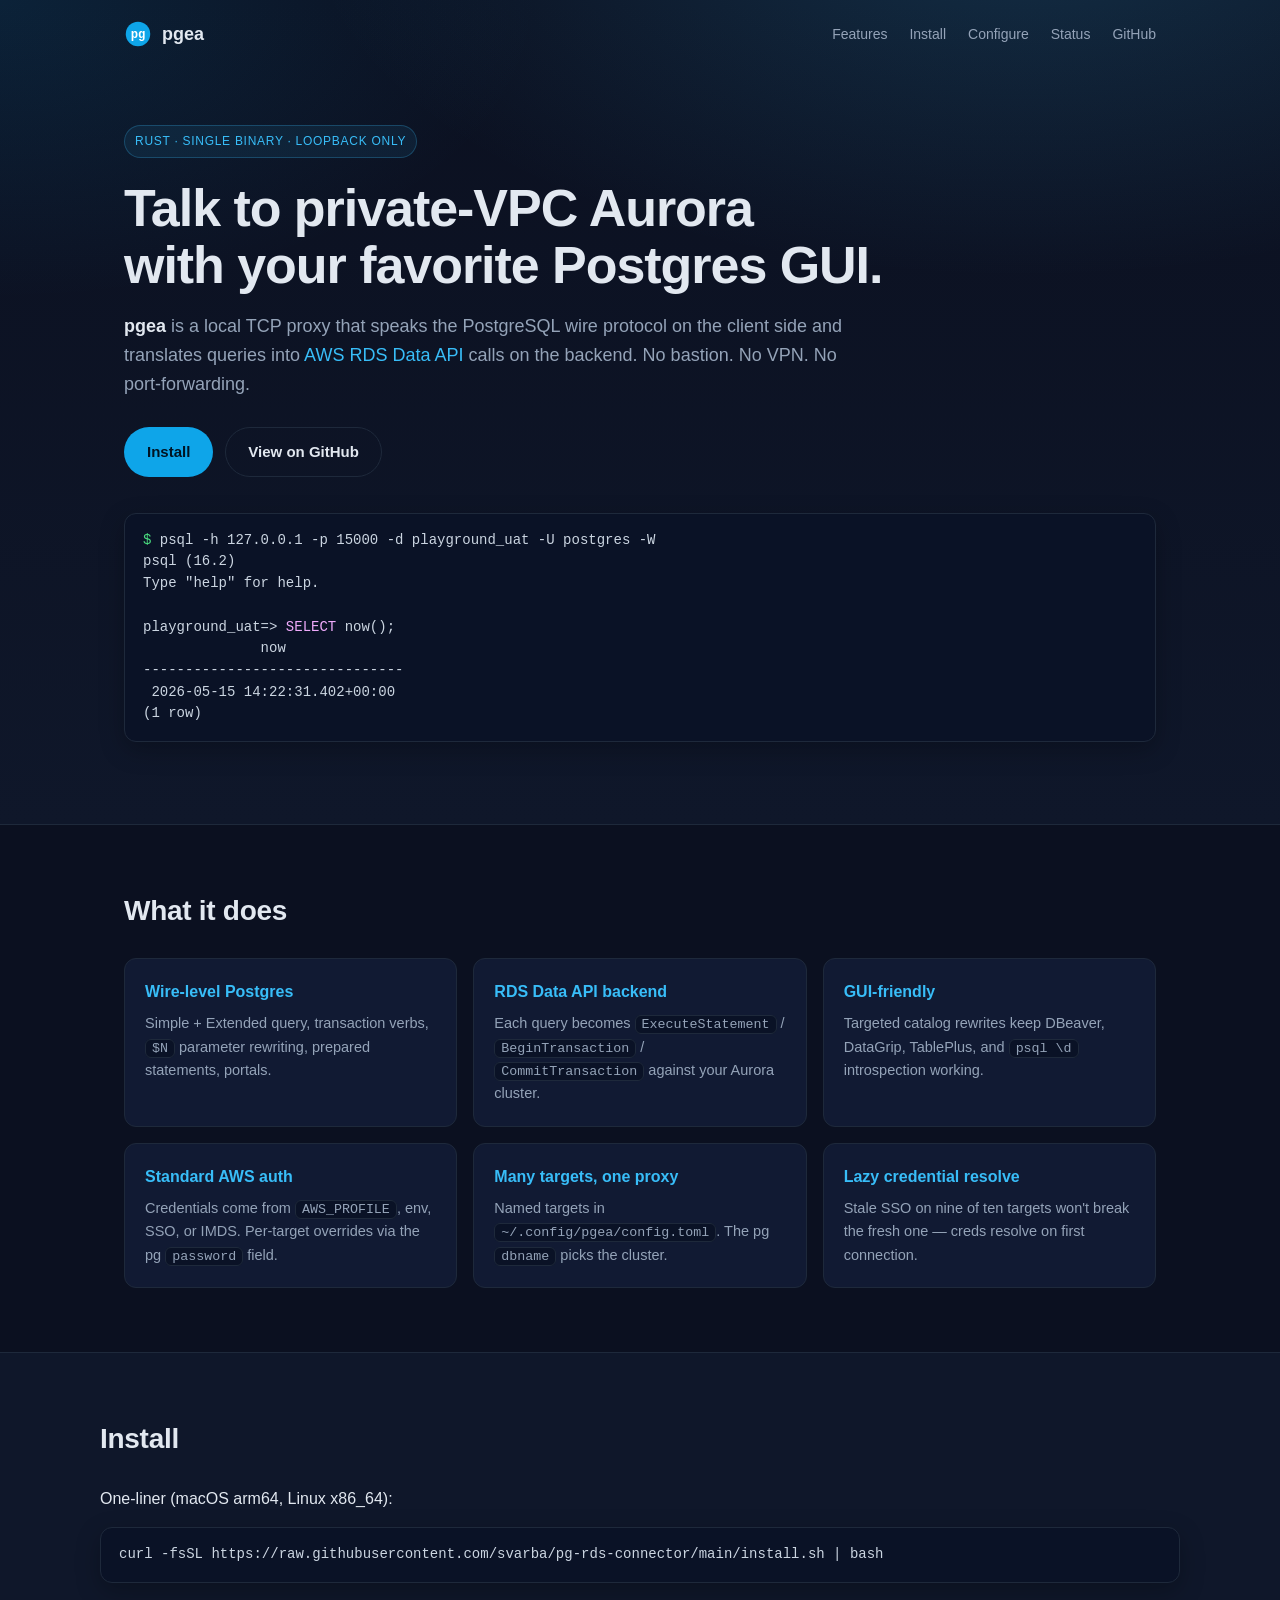
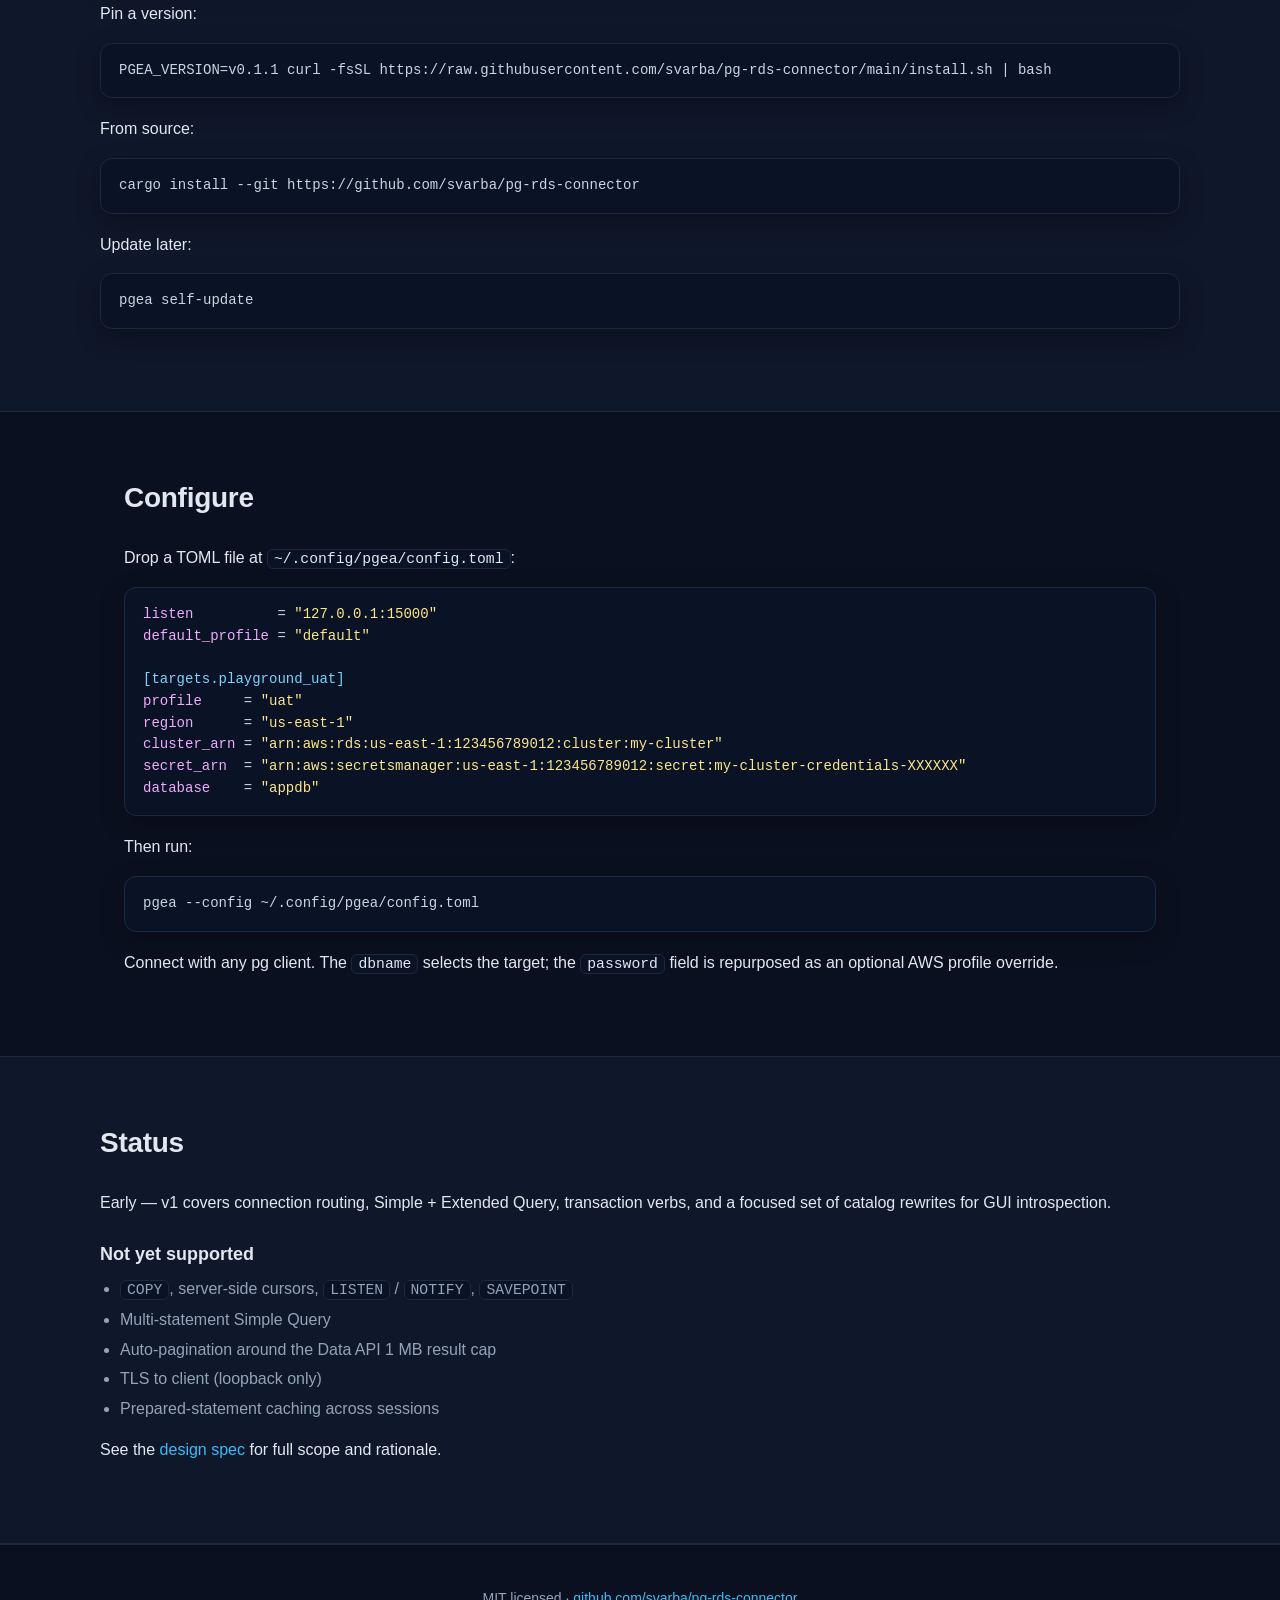
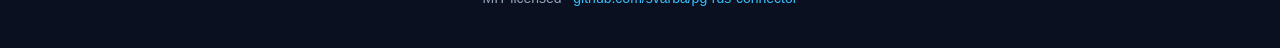
==== docs/site/index.html @ 08ed0a14 "docs(site): add GitHub Pages landing site + deploy workflow - docs/site/: static landing page (hero," ====
<!DOCTYPE html>
<html lang="en">
<head>
  <meta charset="UTF-8" />
  <meta name="viewport" content="width=device-width, initial-scale=1.0" />
  <title>pgea — PostgreSQL wire proxy for AWS RDS Data API</title>
  <meta name="description" content="Local TCP proxy that lets ordinary PostgreSQL GUIs talk to private-VPC Aurora clusters via the AWS RDS Data API." />
  <meta property="og:title" content="pgea — Postgres wire proxy for RDS Data API" />
  <meta property="og:description" content="Use DBeaver, DataGrip, TablePlus, or psql against private-VPC Aurora — no bastion, no VPN." />
  <meta property="og:type" content="website" />
  <link rel="icon" href="favicon.svg" type="image/svg+xml" />
  <link rel="stylesheet" href="style.css" />
</head>
<body>
  <header class="hero">
    <nav class="nav">
      <a class="brand" href="#top">
        <svg width="28" height="28" viewBox="0 0 32 32" aria-hidden="true">
          <circle cx="16" cy="16" r="14" fill="#0ea5e9" />
          <text x="16" y="21" text-anchor="middle" font-family="ui-monospace,monospace" font-size="14" font-weight="700" fill="#fff">pg</text>
        </svg>
        <span>pgea</span>
      </a>
      <div class="nav-links">
        <a href="#features">Features</a>
        <a href="#install">Install</a>
        <a href="#configure">Configure</a>
        <a href="#status">Status</a>
        <a href="https://github.com/svarba/pg-rds-connector" target="_blank" rel="noopener">GitHub</a>
      </div>
    </nav>

    <div class="hero-inner" id="top">
      <span class="badge">Rust · single binary · loopback only</span>
      <h1>Talk to private-VPC Aurora<br/>with your favorite Postgres GUI.</h1>
      <p class="lede">
        <strong>pgea</strong> is a local TCP proxy that speaks the PostgreSQL wire protocol
        on the client side and translates queries into <a href="https://docs.aws.amazon.com/rdsdataservice/latest/APIReference/Welcome.html" target="_blank" rel="noopener">AWS RDS Data API</a> calls on the backend.
        No bastion. No VPN. No port-forwarding.
      </p>
      <div class="cta">
        <a class="btn primary" href="#install">Install</a>
        <a class="btn ghost" href="https://github.com/svarba/pg-rds-connector" target="_blank" rel="noopener">View on GitHub</a>
      </div>

      <pre class="codeblock"><code><span class="prompt">$</span> psql -h 127.0.0.1 -p 15000 -d playground_uat -U postgres -W
psql (16.2)
Type "help" for help.

playground_uat=&gt; <span class="kw">SELECT</span> now();
              now
-------------------------------
 2026-05-15 14:22:31.402+00:00
(1 row)</code></pre>
    </div>
  </header>

  <main>
    <section id="features" class="section">
      <h2>What it does</h2>
      <div class="grid">
        <div class="card">
          <h3>Wire-level Postgres</h3>
          <p>Simple + Extended query, transaction verbs, <code>$N</code> parameter rewriting, prepared statements, portals.</p>
        </div>
        <div class="card">
          <h3>RDS Data API backend</h3>
          <p>Each query becomes <code>ExecuteStatement</code> / <code>BeginTransaction</code> / <code>CommitTransaction</code> against your Aurora cluster.</p>
        </div>
        <div class="card">
          <h3>GUI-friendly</h3>
          <p>Targeted catalog rewrites keep DBeaver, DataGrip, TablePlus, and <code>psql \d</code> introspection working.</p>
        </div>
        <div class="card">
          <h3>Standard AWS auth</h3>
          <p>Credentials come from <code>AWS_PROFILE</code>, env, SSO, or IMDS. Per-target overrides via the pg <code>password</code> field.</p>
        </div>
        <div class="card">
          <h3>Many targets, one proxy</h3>
          <p>Named targets in <code>~/.config/pgea/config.toml</code>. The pg <code>dbname</code> picks the cluster.</p>
        </div>
        <div class="card">
          <h3>Lazy credential resolve</h3>
          <p>Stale SSO on nine of ten targets won't break the fresh one — creds resolve on first connection.</p>
        </div>
      </div>
    </section>

    <section id="install" class="section alt">
      <h2>Install</h2>
      <p>One-liner (macOS arm64, Linux x86_64):</p>
      <pre class="codeblock"><code>curl -fsSL https://raw.githubusercontent.com/svarba/pg-rds-connector/main/install.sh | bash</code></pre>

      <p>Pin a version:</p>
      <pre class="codeblock"><code>PGEA_VERSION=v0.1.1 curl -fsSL https://raw.githubusercontent.com/svarba/pg-rds-connector/main/install.sh | bash</code></pre>

      <p>From source:</p>
      <pre class="codeblock"><code>cargo install --git https://github.com/svarba/pg-rds-connector</code></pre>

      <p>Update later:</p>
      <pre class="codeblock"><code>pgea self-update</code></pre>
    </section>

    <section id="configure" class="section">
      <h2>Configure</h2>
      <p>Drop a TOML file at <code>~/.config/pgea/config.toml</code>:</p>
      <pre class="codeblock"><code><span class="kw">listen</span>          = <span class="str">"127.0.0.1:15000"</span>
<span class="kw">default_profile</span> = <span class="str">"default"</span>

<span class="sect">[targets.playground_uat]</span>
<span class="kw">profile</span>     = <span class="str">"uat"</span>
<span class="kw">region</span>      = <span class="str">"us-east-1"</span>
<span class="kw">cluster_arn</span> = <span class="str">"arn:aws:rds:us-east-1:123456789012:cluster:my-cluster"</span>
<span class="kw">secret_arn</span>  = <span class="str">"arn:aws:secretsmanager:us-east-1:123456789012:secret:my-cluster-credentials-XXXXXX"</span>
<span class="kw">database</span>    = <span class="str">"appdb"</span></code></pre>

      <p>Then run:</p>
      <pre class="codeblock"><code>pgea --config ~/.config/pgea/config.toml</code></pre>

      <p>Connect with any pg client. The <code>dbname</code> selects the target; the <code>password</code> field is repurposed as an optional AWS profile override.</p>
    </section>

    <section id="status" class="section alt">
      <h2>Status</h2>
      <p>Early — v1 covers connection routing, Simple + Extended Query, transaction verbs, and a focused set of catalog rewrites for GUI introspection.</p>
      <h3>Not yet supported</h3>
      <ul class="bullets">
        <li><code>COPY</code>, server-side cursors, <code>LISTEN</code> / <code>NOTIFY</code>, <code>SAVEPOINT</code></li>
        <li>Multi-statement Simple Query</li>
        <li>Auto-pagination around the Data API 1 MB result cap</li>
        <li>TLS to client (loopback only)</li>
        <li>Prepared-statement caching across sessions</li>
      </ul>
      <p>See the <a href="https://github.com/svarba/pg-rds-connector/blob/main/docs/superpowers/specs/2026-05-14-pg-rds-connector-design.md" target="_blank" rel="noopener">design spec</a> for full scope and rationale.</p>
    </section>
  </main>

  <footer class="footer">
    <p>MIT licensed · <a href="https://github.com/svarba/pg-rds-connector" target="_blank" rel="noopener">github.com/svarba/pg-rds-connector</a></p>
  </footer>
</body>
</html>
---- docs/site/style.css ----
:root {
  --bg: #0b1020;
  --bg-alt: #0f172a;
  --panel: #111a33;
  --panel-2: #0d1530;
  --fg: #e2e8f0;
  --muted: #94a3b8;
  --accent: #38bdf8;
  --accent-2: #0ea5e9;
  --border: #1e293b;
  --code-bg: #0a1226;
  --kw: #f0abfc;
  --str: #fde68a;
  --sect: #7dd3fc;
  --prompt: #4ade80;
  --radius: 12px;
  --maxw: 1080px;
}

* { box-sizing: border-box; }

html, body {
  margin: 0;
  padding: 0;
  background: var(--bg);
  color: var(--fg);
  font-family: -apple-system, BlinkMacSystemFont, "Segoe UI", Roboto, Helvetica,
    Arial, sans-serif;
  line-height: 1.6;
  -webkit-font-smoothing: antialiased;
}

a { color: var(--accent); text-decoration: none; }
a:hover { text-decoration: underline; }

code, pre {
  font-family: ui-monospace, SFMono-Regular, Menlo, Consolas, monospace;
}

p code, li code {
  background: var(--code-bg);
  border: 1px solid var(--border);
  padding: 1px 6px;
  border-radius: 6px;
  font-size: 0.92em;
}

/* Hero */

.hero {
  background:
    radial-gradient(1200px 600px at 80% -10%, rgba(56, 189, 248, 0.18), transparent 60%),
    radial-gradient(900px 500px at 0% 0%, rgba(14, 165, 233, 0.12), transparent 60%),
    linear-gradient(180deg, var(--bg) 0%, var(--bg-alt) 100%);
  border-bottom: 1px solid var(--border);
  padding-bottom: 64px;
}

.nav {
  max-width: var(--maxw);
  margin: 0 auto;
  padding: 20px 24px;
  display: flex;
  align-items: center;
  justify-content: space-between;
  gap: 16px;
}

.brand {
  display: inline-flex;
  align-items: center;
  gap: 10px;
  font-weight: 700;
  font-size: 18px;
  color: var(--fg);
}
.brand:hover { text-decoration: none; }

.nav-links {
  display: flex;
  gap: 22px;
  flex-wrap: wrap;
}

.nav-links a {
  color: var(--muted);
  font-size: 14px;
}
.nav-links a:hover { color: var(--fg); text-decoration: none; }

.hero-inner {
  max-width: var(--maxw);
  margin: 0 auto;
  padding: 56px 24px 0;
  text-align: left;
}

.badge {
  display: inline-block;
  font-size: 12px;
  letter-spacing: 0.06em;
  text-transform: uppercase;
  color: var(--accent);
  background: rgba(56, 189, 248, 0.08);
  border: 1px solid rgba(56, 189, 248, 0.25);
  padding: 6px 10px;
  border-radius: 999px;
  margin-bottom: 22px;
}

.hero h1 {
  font-size: clamp(32px, 5vw, 52px);
  line-height: 1.1;
  margin: 0 0 18px;
  letter-spacing: -0.02em;
}

.lede {
  font-size: 18px;
  color: var(--muted);
  max-width: 720px;
  margin: 0 0 28px;
}
.lede strong { color: var(--fg); }

.cta {
  display: flex;
  gap: 12px;
  flex-wrap: wrap;
  margin-bottom: 36px;
}

.btn {
  display: inline-block;
  padding: 12px 22px;
  border-radius: 999px;
  font-weight: 600;
  font-size: 15px;
  border: 1px solid transparent;
  transition: transform 0.05s ease, background 0.15s ease, border-color 0.15s ease;
}
.btn:hover { text-decoration: none; transform: translateY(-1px); }
.btn.primary { background: var(--accent-2); color: #001423; }
.btn.primary:hover { background: var(--accent); }
.btn.ghost {
  background: transparent;
  color: var(--fg);
  border-color: var(--border);
}
.btn.ghost:hover { border-color: var(--accent); color: var(--accent); }

/* Code blocks */

.codeblock {
  background: var(--code-bg);
  border: 1px solid var(--border);
  border-radius: var(--radius);
  padding: 16px 18px;
  overflow-x: auto;
  font-size: 14px;
  line-height: 1.55;
  margin: 14px 0 18px;
  box-shadow: 0 8px 24px rgba(0, 0, 0, 0.25);
}
.codeblock code { color: #cbd5e1; white-space: pre; }
.codeblock .prompt { color: var(--prompt); user-select: none; }
.codeblock .kw     { color: var(--kw); }
.codeblock .str    { color: var(--str); }
.codeblock .sect   { color: var(--sect); }

/* Sections */

main { padding: 0; }

.section {
  max-width: var(--maxw);
  margin: 0 auto;
  padding: 64px 24px;
}
.section.alt {
  max-width: 100%;
  margin: 0;
  padding: 64px 24px;
  background: var(--bg-alt);
  border-top: 1px solid var(--border);
  border-bottom: 1px solid var(--border);
}
.section.alt > * { max-width: var(--maxw); margin-left: auto; margin-right: auto; }

.section h2 {
  font-size: 28px;
  margin: 0 0 24px;
  letter-spacing: -0.01em;
}
.section h3 {
  font-size: 18px;
  margin: 24px 0 8px;
}

/* Feature grid */

.grid {
  display: grid;
  grid-template-columns: repeat(auto-fit, minmax(260px, 1fr));
  gap: 16px;
}

.card {
  background: var(--panel);
  border: 1px solid var(--border);
  border-radius: var(--radius);
  padding: 20px;
  transition: border-color 0.15s ease, transform 0.05s ease;
}
.card:hover { border-color: var(--accent); transform: translateY(-2px); }
.card h3 { margin: 0 0 8px; font-size: 16px; color: var(--accent); }
.card p { margin: 0; color: var(--muted); font-size: 14.5px; }

.bullets {
  margin: 8px 0 0;
  padding-left: 20px;
  color: var(--muted);
}
.bullets li { margin: 4px 0; }

/* Footer */

.footer {
  border-top: 1px solid var(--border);
  padding: 28px 24px;
  text-align: center;
  color: var(--muted);
  font-size: 14px;
}

@media (max-width: 600px) {
  .nav-links { display: none; }
  .hero-inner { padding-top: 32px; }
  .section, .section.alt { padding: 44px 20px; }
}
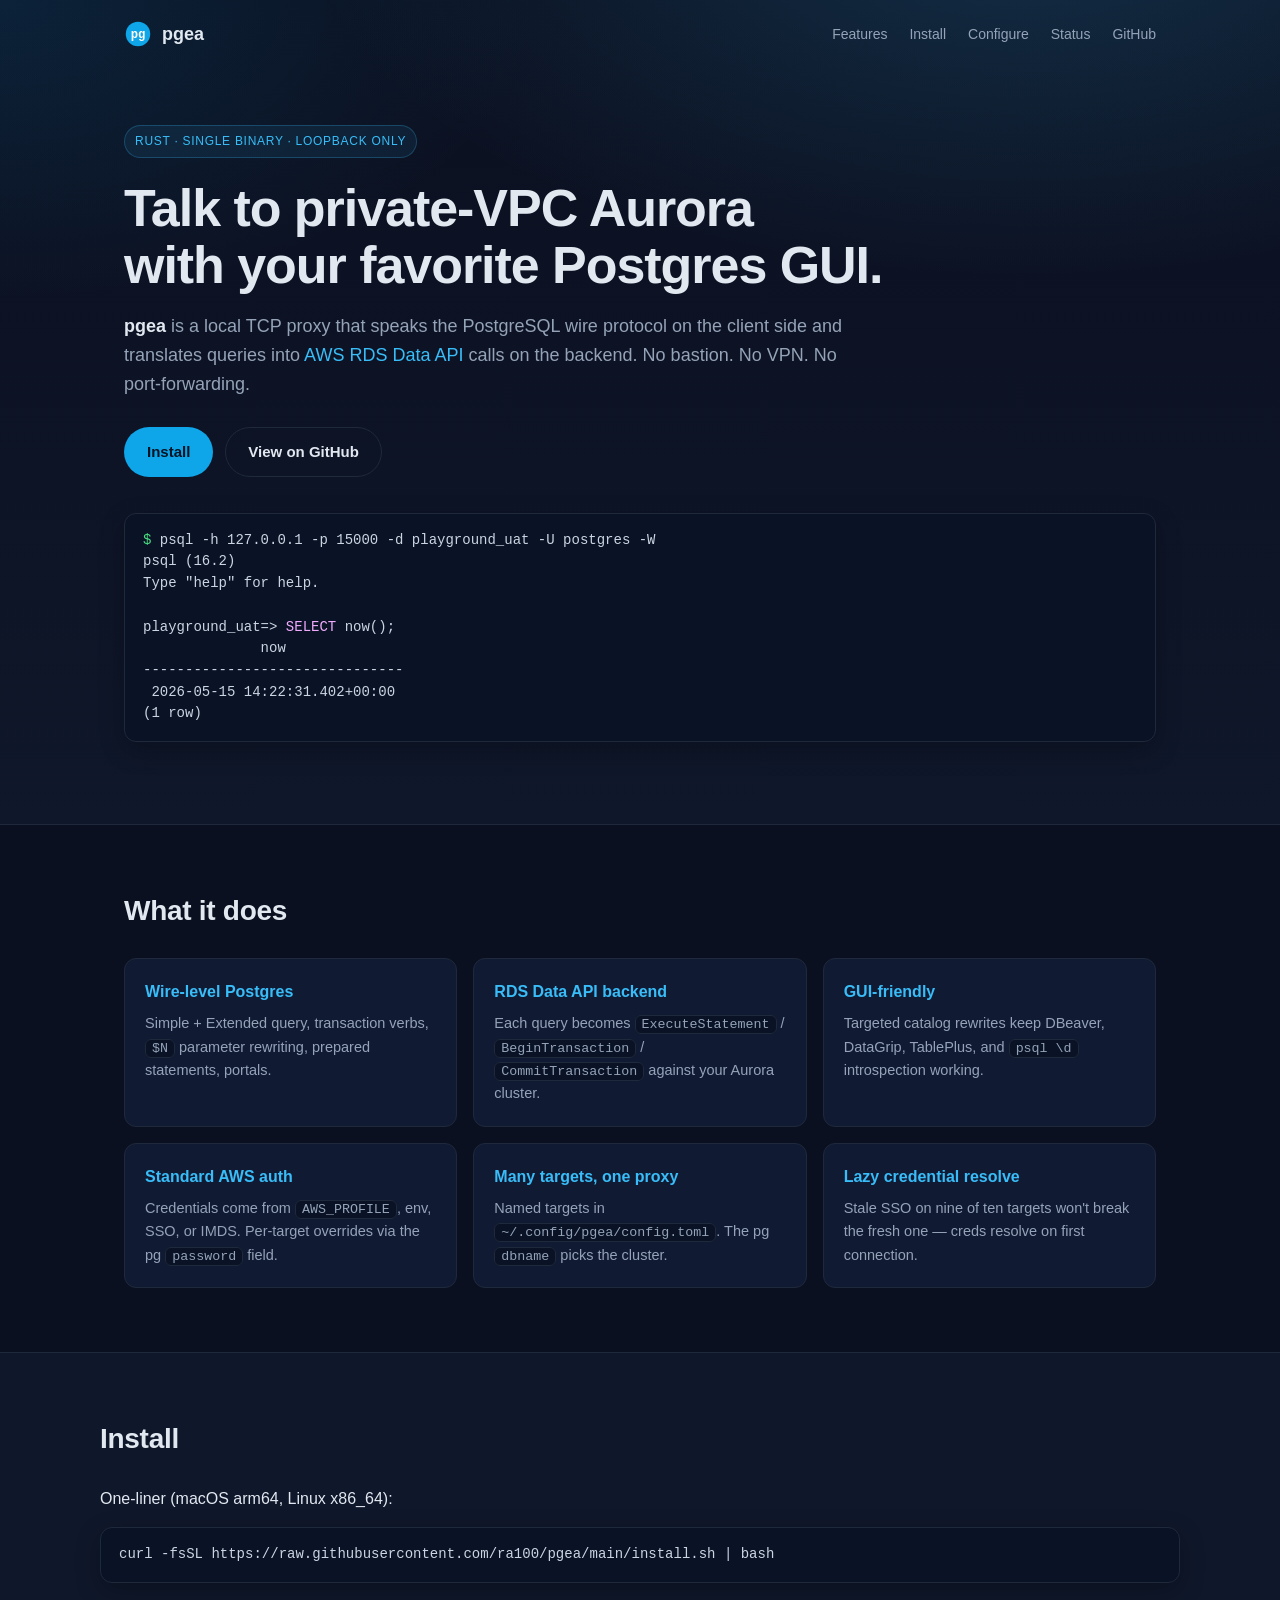
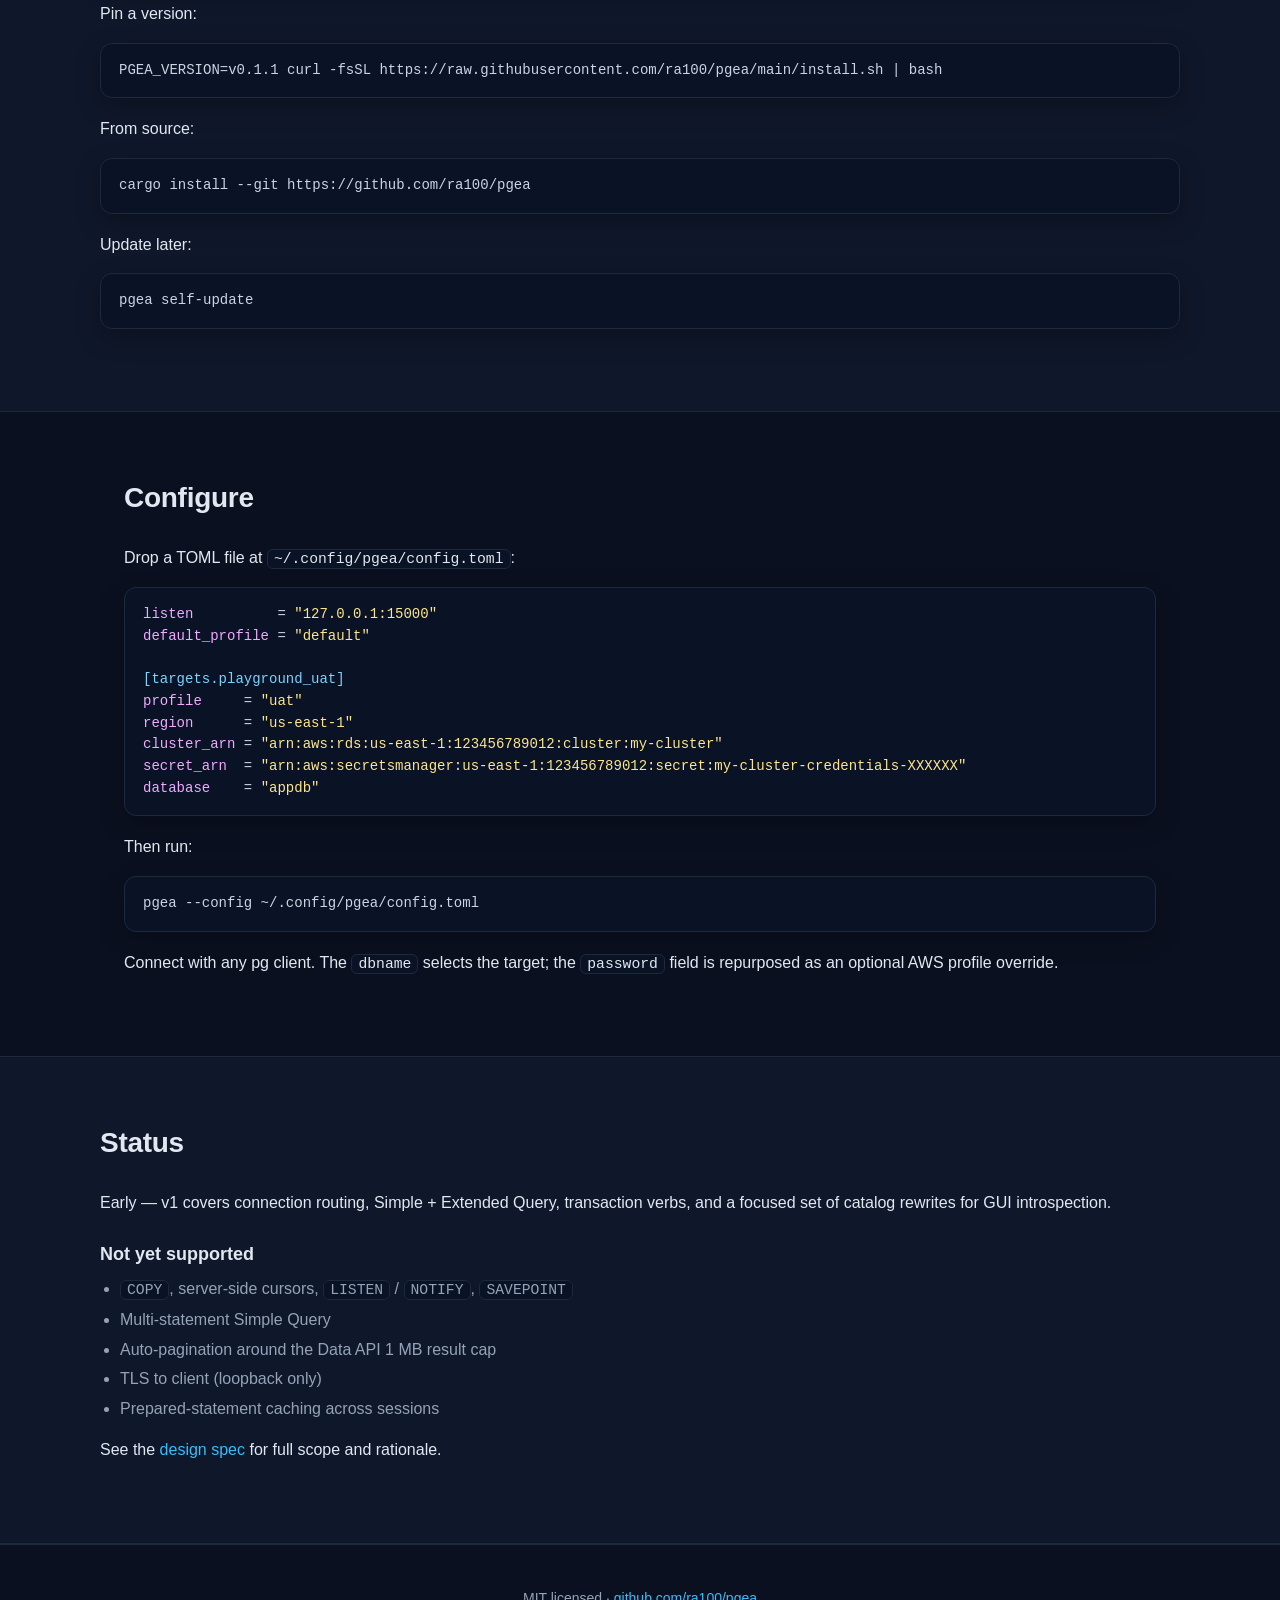
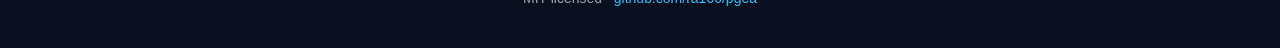
==== commit 6cfa743f: "docs(site): correct repo URLs to ra100/pgea" ====
--- a/docs/site/index.html
+++ b/docs/site/index.html
@@ -26,7 +26,7 @@
         <a href="#install">Install</a>
         <a href="#configure">Configure</a>
         <a href="#status">Status</a>
-        <a href="https://github.com/svarba/pg-rds-connector" target="_blank" rel="noopener">GitHub</a>
+        <a href="https://github.com/ra100/pgea" target="_blank" rel="noopener">GitHub</a>
       </div>
     </nav>
 
@@ -40,7 +40,7 @@
       </p>
       <div class="cta">
         <a class="btn primary" href="#install">Install</a>
-        <a class="btn ghost" href="https://github.com/svarba/pg-rds-connector" target="_blank" rel="noopener">View on GitHub</a>
+        <a class="btn ghost" href="https://github.com/ra100/pgea" target="_blank" rel="noopener">View on GitHub</a>
       </div>
 
       <pre class="codeblock"><code><span class="prompt">$</span> psql -h 127.0.0.1 -p 15000 -d playground_uat -U postgres -W
@@ -89,13 +89,13 @@
     <section id="install" class="section alt">
       <h2>Install</h2>
       <p>One-liner (macOS arm64, Linux x86_64):</p>
-      <pre class="codeblock"><code>curl -fsSL https://raw.githubusercontent.com/svarba/pg-rds-connector/main/install.sh | bash</code></pre>
+      <pre class="codeblock"><code>curl -fsSL https://raw.githubusercontent.com/ra100/pgea/main/install.sh | bash</code></pre>
 
       <p>Pin a version:</p>
-      <pre class="codeblock"><code>PGEA_VERSION=v0.1.1 curl -fsSL https://raw.githubusercontent.com/svarba/pg-rds-connector/main/install.sh | bash</code></pre>
+      <pre class="codeblock"><code>PGEA_VERSION=v0.1.1 curl -fsSL https://raw.githubusercontent.com/ra100/pgea/main/install.sh | bash</code></pre>
 
       <p>From source:</p>
-      <pre class="codeblock"><code>cargo install --git https://github.com/svarba/pg-rds-connector</code></pre>
+      <pre class="codeblock"><code>cargo install --git https://github.com/ra100/pgea</code></pre>
 
       <p>Update later:</p>
       <pre class="codeblock"><code>pgea self-update</code></pre>
@@ -131,12 +131,12 @@
         <li>TLS to client (loopback only)</li>
         <li>Prepared-statement caching across sessions</li>
       </ul>
-      <p>See the <a href="https://github.com/svarba/pg-rds-connector/blob/main/docs/superpowers/specs/2026-05-14-pg-rds-connector-design.md" target="_blank" rel="noopener">design spec</a> for full scope and rationale.</p>
+      <p>See the <a href="https://github.com/ra100/pgea/blob/main/docs/superpowers/specs/2026-05-14-pg-rds-connector-design.md" target="_blank" rel="noopener">design spec</a> for full scope and rationale.</p>
     </section>
   </main>
 
   <footer class="footer">
-    <p>MIT licensed · <a href="https://github.com/svarba/pg-rds-connector" target="_blank" rel="noopener">github.com/svarba/pg-rds-connector</a></p>
+    <p>MIT licensed · <a href="https://github.com/ra100/pgea" target="_blank" rel="noopener">github.com/ra100/pgea</a></p>
   </footer>
 </body>
 </html>
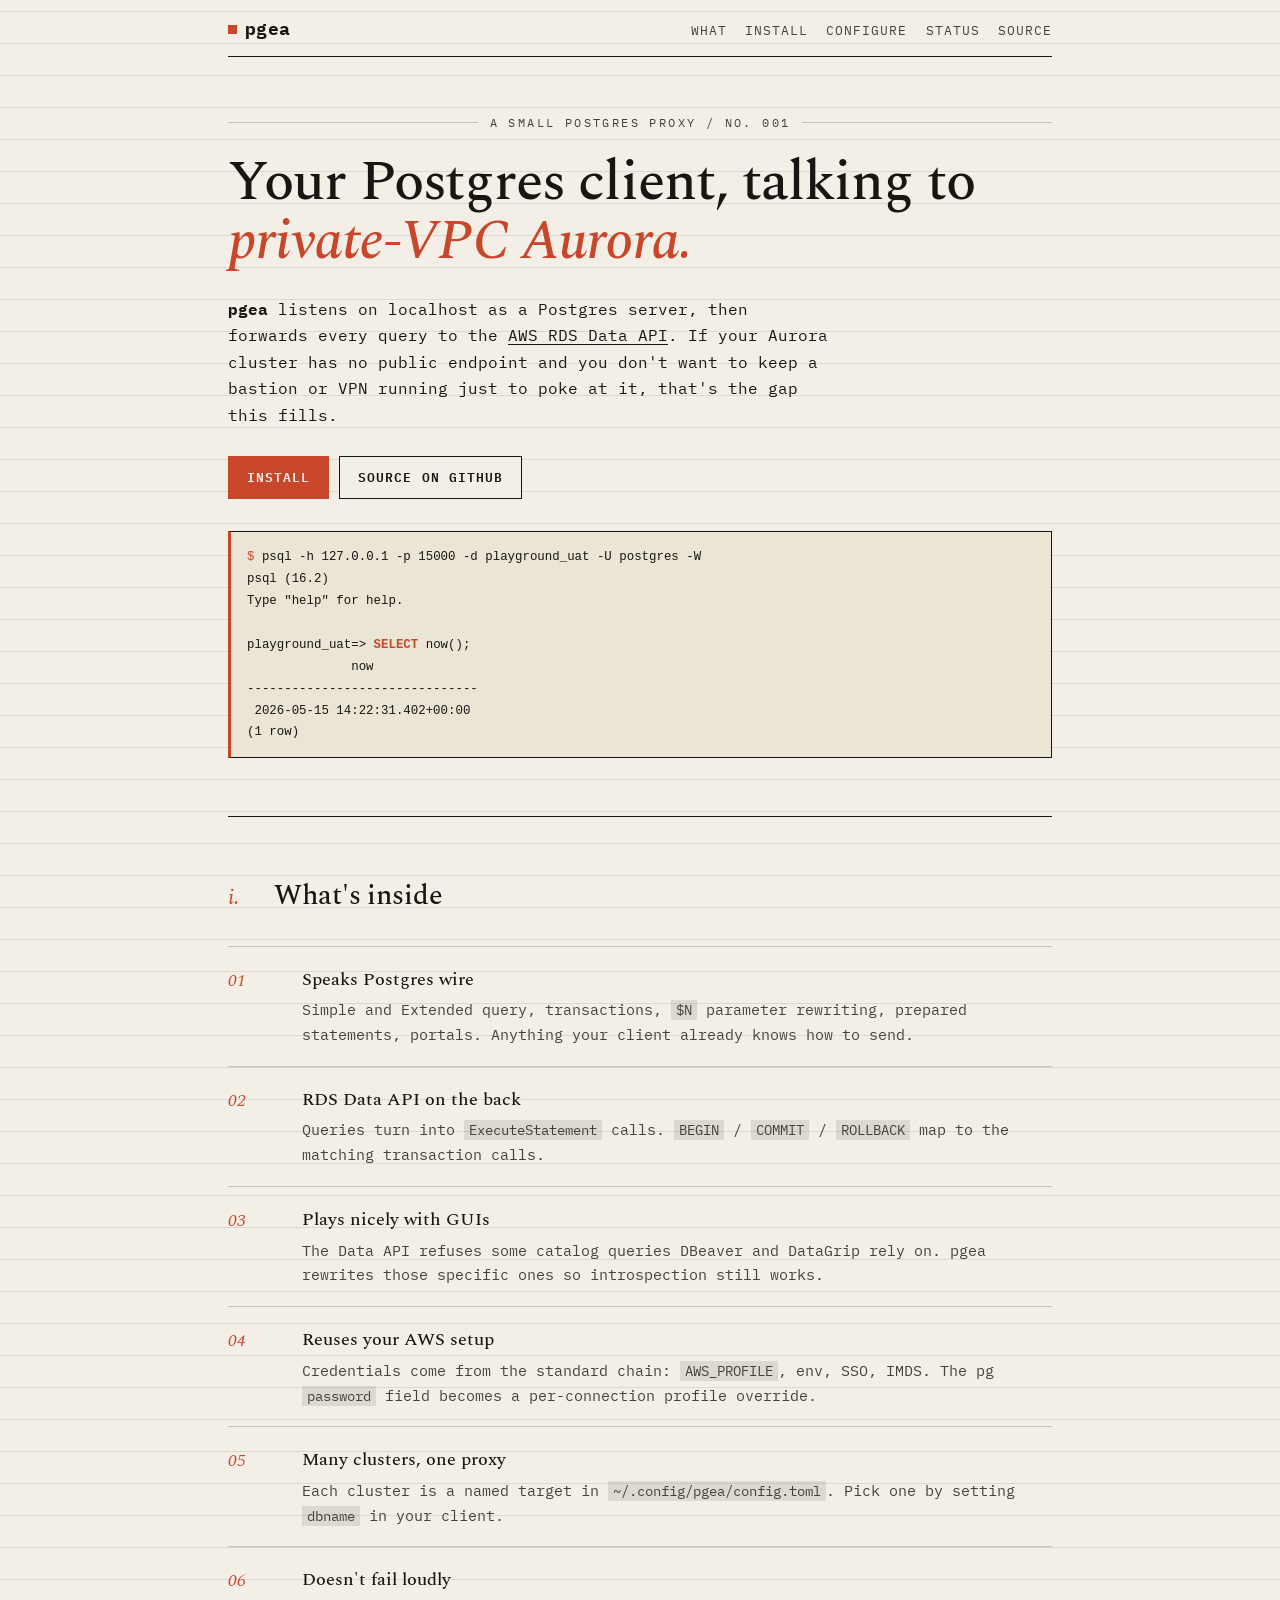
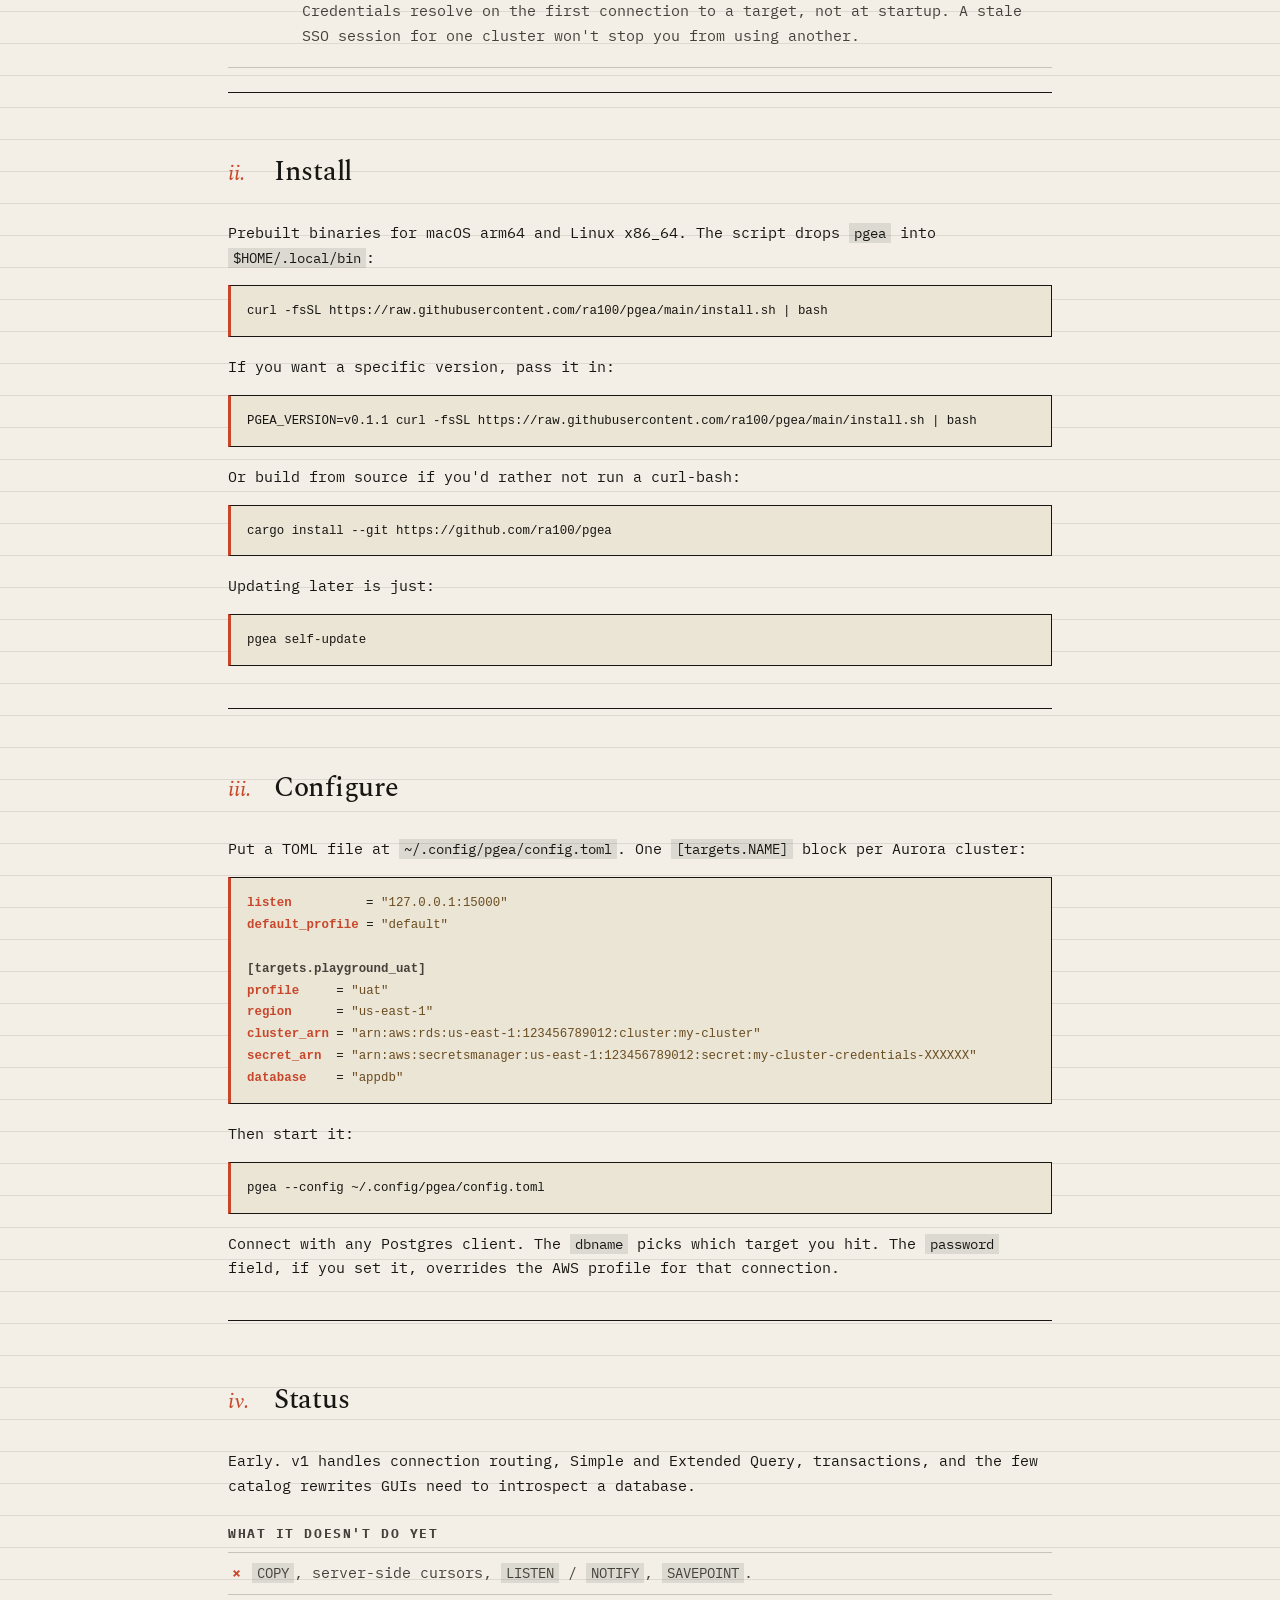
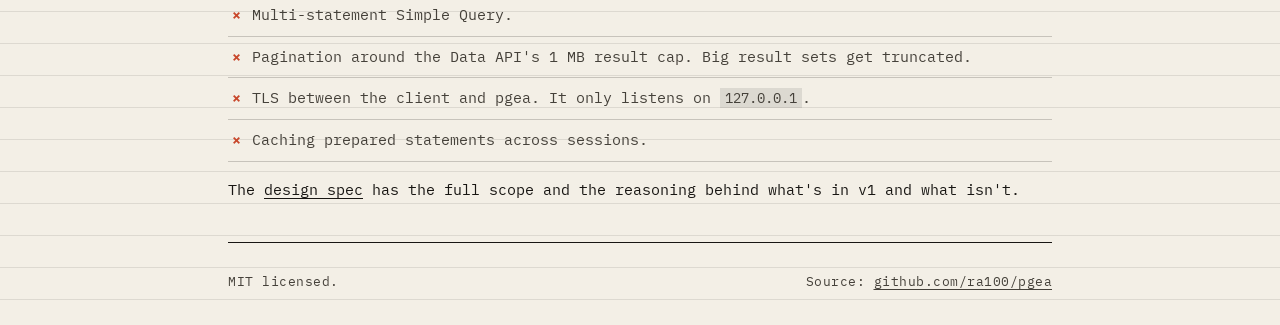
==== commit 664ee393: "design(site): rewrite copy and redesign as paper/manual layout Rewrite all body copy to remove AI te" ====
--- a/docs/site/index.html
+++ b/docs/site/index.html
@@ -3,44 +3,42 @@
 <head>
   <meta charset="UTF-8" />
   <meta name="viewport" content="width=device-width, initial-scale=1.0" />
-  <title>pgea — PostgreSQL wire proxy for AWS RDS Data API</title>
-  <meta name="description" content="Local TCP proxy that lets ordinary PostgreSQL GUIs talk to private-VPC Aurora clusters via the AWS RDS Data API." />
-  <meta property="og:title" content="pgea — Postgres wire proxy for RDS Data API" />
-  <meta property="og:description" content="Use DBeaver, DataGrip, TablePlus, or psql against private-VPC Aurora — no bastion, no VPN." />
+  <title>pgea — Postgres GUI access to private-VPC Aurora</title>
+  <meta name="description" content="A local proxy that translates Postgres wire traffic into AWS RDS Data API calls, so DBeaver and psql can reach Aurora clusters with no public endpoint." />
+  <meta property="og:title" content="pgea" />
+  <meta property="og:description" content="Postgres clients on your laptop, RDS Data API on the wire. Useful when the cluster lives in a private VPC and a bastion is overkill." />
   <meta property="og:type" content="website" />
   <link rel="icon" href="favicon.svg" type="image/svg+xml" />
+  <link rel="preconnect" href="https://fonts.googleapis.com" />
+  <link rel="preconnect" href="https://fonts.gstatic.com" crossorigin />
+  <link href="https://fonts.googleapis.com/css2?family=IBM+Plex+Mono:wght@400;500;600;700&family=Spectral:ital,wght@0,400;0,500;0,600;1,400;1,500&display=swap" rel="stylesheet" />
   <link rel="stylesheet" href="style.css" />
 </head>
 <body>
-  <header class="hero">
-    <nav class="nav">
-      <a class="brand" href="#top">
-        <svg width="28" height="28" viewBox="0 0 32 32" aria-hidden="true">
-          <circle cx="16" cy="16" r="14" fill="#0ea5e9" />
-          <text x="16" y="21" text-anchor="middle" font-family="ui-monospace,monospace" font-size="14" font-weight="700" fill="#fff">pg</text>
-        </svg>
-        <span>pgea</span>
-      </a>
+  <div class="shell">
+    <nav class="nav" id="top">
+      <a class="brand" href="#top"><span class="dot" aria-hidden="true"></span>pgea</a>
       <div class="nav-links">
-        <a href="#features">Features</a>
+        <a href="#what">What</a>
         <a href="#install">Install</a>
         <a href="#configure">Configure</a>
         <a href="#status">Status</a>
-        <a href="https://github.com/ra100/pgea" target="_blank" rel="noopener">GitHub</a>
+        <a href="https://github.com/ra100/pgea" target="_blank" rel="noopener">Source</a>
       </div>
     </nav>
 
-    <div class="hero-inner" id="top">
-      <span class="badge">Rust · single binary · loopback only</span>
-      <h1>Talk to private-VPC Aurora<br/>with your favorite Postgres GUI.</h1>
+    <header class="masthead">
+      <div class="kicker">a small Postgres proxy / no. 001</div>
+      <h1 class="title">Your Postgres client, talking to <em>private-VPC&nbsp;Aurora.</em></h1>
       <p class="lede">
-        <strong>pgea</strong> is a local TCP proxy that speaks the PostgreSQL wire protocol
-        on the client side and translates queries into <a href="https://docs.aws.amazon.com/rdsdataservice/latest/APIReference/Welcome.html" target="_blank" rel="noopener">AWS RDS Data API</a> calls on the backend.
-        No bastion. No VPN. No port-forwarding.
+        <strong>pgea</strong> listens on localhost as a Postgres server, then forwards every query to the
+        <a href="https://docs.aws.amazon.com/rdsdataservice/latest/APIReference/Welcome.html" target="_blank" rel="noopener">AWS&nbsp;RDS&nbsp;Data&nbsp;API</a>.
+        If your Aurora cluster has no public endpoint and you don't want to keep a bastion or VPN running just to poke at it,
+        that's the gap this fills.
       </p>
       <div class="cta">
         <a class="btn primary" href="#install">Install</a>
-        <a class="btn ghost" href="https://github.com/ra100/pgea" target="_blank" rel="noopener">View on GitHub</a>
+        <a class="btn" href="https://github.com/ra100/pgea" target="_blank" rel="noopener">Source on GitHub</a>
       </div>
 
       <pre class="codeblock"><code><span class="prompt">$</span> psql -h 127.0.0.1 -p 15000 -d playground_uat -U postgres -W
@@ -52,58 +50,83 @@
 -------------------------------
  2026-05-15 14:22:31.402+00:00
 (1 row)</code></pre>
-    </div>
-  </header>
+    </header>
 
-  <main>
-    <section id="features" class="section">
-      <h2>What it does</h2>
-      <div class="grid">
-        <div class="card">
-          <h3>Wire-level Postgres</h3>
-          <p>Simple + Extended query, transaction verbs, <code>$N</code> parameter rewriting, prepared statements, portals.</p>
-        </div>
-        <div class="card">
-          <h3>RDS Data API backend</h3>
-          <p>Each query becomes <code>ExecuteStatement</code> / <code>BeginTransaction</code> / <code>CommitTransaction</code> against your Aurora cluster.</p>
-        </div>
-        <div class="card">
-          <h3>GUI-friendly</h3>
-          <p>Targeted catalog rewrites keep DBeaver, DataGrip, TablePlus, and <code>psql \d</code> introspection working.</p>
-        </div>
-        <div class="card">
-          <h3>Standard AWS auth</h3>
-          <p>Credentials come from <code>AWS_PROFILE</code>, env, SSO, or IMDS. Per-target overrides via the pg <code>password</code> field.</p>
-        </div>
-        <div class="card">
-          <h3>Many targets, one proxy</h3>
-          <p>Named targets in <code>~/.config/pgea/config.toml</code>. The pg <code>dbname</code> picks the cluster.</p>
-        </div>
-        <div class="card">
-          <h3>Lazy credential resolve</h3>
-          <p>Stale SSO on nine of ten targets won't break the fresh one — creds resolve on first connection.</p>
-        </div>
+    <section class="section" id="what">
+      <div class="section-head">
+        <span class="section-num">i.</span>
+        <h2>What's inside</h2>
       </div>
+      <ol class="specs">
+        <li>
+          <span class="n">01</span>
+          <div>
+            <h3>Speaks Postgres wire</h3>
+            <p>Simple and Extended query, transactions, <code>$N</code> parameter rewriting, prepared statements, portals. Anything your client already knows how to send.</p>
+          </div>
+        </li>
+        <li>
+          <span class="n">02</span>
+          <div>
+            <h3>RDS Data API on the back</h3>
+            <p>Queries turn into <code>ExecuteStatement</code> calls. <code>BEGIN</code> / <code>COMMIT</code> / <code>ROLLBACK</code> map to the matching transaction calls.</p>
+          </div>
+        </li>
+        <li>
+          <span class="n">03</span>
+          <div>
+            <h3>Plays nicely with GUIs</h3>
+            <p>The Data API refuses some catalog queries DBeaver and DataGrip rely on. pgea rewrites those specific ones so introspection still works.</p>
+          </div>
+        </li>
+        <li>
+          <span class="n">04</span>
+          <div>
+            <h3>Reuses your AWS setup</h3>
+            <p>Credentials come from the standard chain: <code>AWS_PROFILE</code>, env, SSO, IMDS. The pg <code>password</code> field becomes a per-connection profile override.</p>
+          </div>
+        </li>
+        <li>
+          <span class="n">05</span>
+          <div>
+            <h3>Many clusters, one proxy</h3>
+            <p>Each cluster is a named target in <code>~/.config/pgea/config.toml</code>. Pick one by setting <code>dbname</code> in your client.</p>
+          </div>
+        </li>
+        <li>
+          <span class="n">06</span>
+          <div>
+            <h3>Doesn't fail loudly</h3>
+            <p>Credentials resolve on the first connection to a target, not at startup. A stale SSO session for one cluster won't stop you from using another.</p>
+          </div>
+        </li>
+      </ol>
     </section>
 
-    <section id="install" class="section alt">
-      <h2>Install</h2>
-      <p>One-liner (macOS arm64, Linux x86_64):</p>
+    <section class="section" id="install">
+      <div class="section-head">
+        <span class="section-num">ii.</span>
+        <h2>Install</h2>
+      </div>
+      <p>Prebuilt binaries for macOS arm64 and Linux x86_64. The script drops <code>pgea</code> into <code>$HOME/.local/bin</code>:</p>
       <pre class="codeblock"><code>curl -fsSL https://raw.githubusercontent.com/ra100/pgea/main/install.sh | bash</code></pre>
 
-      <p>Pin a version:</p>
+      <p>If you want a specific version, pass it in:</p>
       <pre class="codeblock"><code>PGEA_VERSION=v0.1.1 curl -fsSL https://raw.githubusercontent.com/ra100/pgea/main/install.sh | bash</code></pre>
 
-      <p>From source:</p>
+      <p>Or build from source if you'd rather not run a curl-bash:</p>
       <pre class="codeblock"><code>cargo install --git https://github.com/ra100/pgea</code></pre>
 
-      <p>Update later:</p>
+      <p>Updating later is just:</p>
       <pre class="codeblock"><code>pgea self-update</code></pre>
     </section>
 
-    <section id="configure" class="section">
-      <h2>Configure</h2>
-      <p>Drop a TOML file at <code>~/.config/pgea/config.toml</code>:</p>
+    <section class="section" id="configure">
+      <div class="section-head">
+        <span class="section-num">iii.</span>
+        <h2>Configure</h2>
+      </div>
+      <p>Put a TOML file at <code>~/.config/pgea/config.toml</code>. One <code>[targets.NAME]</code> block per Aurora cluster:</p>
       <pre class="codeblock"><code><span class="kw">listen</span>          = <span class="str">"127.0.0.1:15000"</span>
 <span class="kw">default_profile</span> = <span class="str">"default"</span>
 
@@ -114,29 +137,33 @@
 <span class="kw">secret_arn</span>  = <span class="str">"arn:aws:secretsmanager:us-east-1:123456789012:secret:my-cluster-credentials-XXXXXX"</span>
 <span class="kw">database</span>    = <span class="str">"appdb"</span></code></pre>
 
-      <p>Then run:</p>
+      <p>Then start it:</p>
       <pre class="codeblock"><code>pgea --config ~/.config/pgea/config.toml</code></pre>
 
-      <p>Connect with any pg client. The <code>dbname</code> selects the target; the <code>password</code> field is repurposed as an optional AWS profile override.</p>
+      <p>Connect with any Postgres client. The <code>dbname</code> picks which target you hit. The <code>password</code> field, if you set it, overrides the AWS profile for that connection.</p>
     </section>
 
-    <section id="status" class="section alt">
-      <h2>Status</h2>
-      <p>Early — v1 covers connection routing, Simple + Extended Query, transaction verbs, and a focused set of catalog rewrites for GUI introspection.</p>
-      <h3>Not yet supported</h3>
+    <section class="section" id="status">
+      <div class="section-head">
+        <span class="section-num">iv.</span>
+        <h2>Status</h2>
+      </div>
+      <p>Early. v1 handles connection routing, Simple and Extended Query, transactions, and the few catalog rewrites GUIs need to introspect a database.</p>
+      <h3>What it doesn't do yet</h3>
       <ul class="bullets">
-        <li><code>COPY</code>, server-side cursors, <code>LISTEN</code> / <code>NOTIFY</code>, <code>SAVEPOINT</code></li>
-        <li>Multi-statement Simple Query</li>
-        <li>Auto-pagination around the Data API 1 MB result cap</li>
-        <li>TLS to client (loopback only)</li>
-        <li>Prepared-statement caching across sessions</li>
+        <li><code>COPY</code>, server-side cursors, <code>LISTEN</code> / <code>NOTIFY</code>, <code>SAVEPOINT</code>.</li>
+        <li>Multi-statement Simple Query.</li>
+        <li>Pagination around the Data API's 1 MB result cap. Big result sets get truncated.</li>
+        <li>TLS between the client and pgea. It only listens on <code>127.0.0.1</code>.</li>
+        <li>Caching prepared statements across sessions.</li>
       </ul>
-      <p>See the <a href="https://github.com/ra100/pgea/blob/main/docs/superpowers/specs/2026-05-14-pg-rds-connector-design.md" target="_blank" rel="noopener">design spec</a> for full scope and rationale.</p>
+      <p>The <a href="https://github.com/ra100/pgea/blob/main/docs/superpowers/specs/2026-05-14-pg-rds-connector-design.md" target="_blank" rel="noopener">design spec</a> has the full scope and the reasoning behind what's in v1 and what isn't.</p>
     </section>
-  </main>
 
-  <footer class="footer">
-    <p>MIT licensed · <a href="https://github.com/ra100/pgea" target="_blank" rel="noopener">github.com/ra100/pgea</a></p>
-  </footer>
+    <footer class="footer">
+      <span>MIT licensed.</span>
+      <span>Source: <a href="https://github.com/ra100/pgea" target="_blank" rel="noopener">github.com/ra100/pgea</a></span>
+    </footer>
+  </div>
 </body>
 </html>
--- a/docs/site/style.css
+++ b/docs/site/style.css
@@ -1,20 +1,20 @@
+/*
+ * pgea — paper / technical manual.
+ * Off-white background, ink text, one accent (rust orange).
+ * Serif display font, mono body. Hairline borders, no shadows.
+ */
+
 :root {
-  --bg: #0b1020;
-  --bg-alt: #0f172a;
-  --panel: #111a33;
-  --panel-2: #0d1530;
-  --fg: #e2e8f0;
-  --muted: #94a3b8;
-  --accent: #38bdf8;
-  --accent-2: #0ea5e9;
-  --border: #1e293b;
-  --code-bg: #0a1226;
-  --kw: #f0abfc;
-  --str: #fde68a;
-  --sect: #7dd3fc;
-  --prompt: #4ade80;
-  --radius: 12px;
-  --maxw: 1080px;
+  --paper: #f3efe6;
+  --paper-2: #ebe5d6;
+  --ink: #181613;
+  --ink-soft: #45413a;
+  --rule: #1816131a;
+  --rule-strong: #18161333;
+  --accent: #c8472b;
+  --accent-soft: #c8472b1a;
+  --code-bg: #1816131a;
+  --maxw: 880px;
 }
 
 * { box-sizing: border-box; }
@@ -22,219 +22,305 @@
 html, body {
   margin: 0;
   padding: 0;
-  background: var(--bg);
-  color: var(--fg);
-  font-family: -apple-system, BlinkMacSystemFont, "Segoe UI", Roboto, Helvetica,
-    Arial, sans-serif;
-  line-height: 1.6;
+  background: var(--paper);
+  color: var(--ink);
+  font-family: "IBM Plex Mono", ui-monospace, SFMono-Regular, Menlo, Consolas, monospace;
+  font-size: 15px;
+  line-height: 1.65;
   -webkit-font-smoothing: antialiased;
-}
-
-a { color: var(--accent); text-decoration: none; }
-a:hover { text-decoration: underline; }
-
-code, pre {
-  font-family: ui-monospace, SFMono-Regular, Menlo, Consolas, monospace;
-}
-
-p code, li code {
+  text-rendering: optimizeLegibility;
+}
+
+body {
+  background-image:
+    repeating-linear-gradient(
+      0deg,
+      transparent 0,
+      transparent 31px,
+      var(--rule) 31px,
+      var(--rule) 32px
+    );
+}
+
+a {
+  color: var(--ink);
+  text-decoration: underline;
+  text-decoration-thickness: 1px;
+  text-underline-offset: 3px;
+}
+a:hover { color: var(--accent); }
+
+p { margin: 0 0 1em; }
+
+code {
+  font-family: inherit;
   background: var(--code-bg);
-  border: 1px solid var(--border);
-  padding: 1px 6px;
-  border-radius: 6px;
+  padding: 1px 5px;
+  border-radius: 0;
   font-size: 0.92em;
 }
 
-/* Hero */
-
-.hero {
-  background:
-    radial-gradient(1200px 600px at 80% -10%, rgba(56, 189, 248, 0.18), transparent 60%),
-    radial-gradient(900px 500px at 0% 0%, rgba(14, 165, 233, 0.12), transparent 60%),
-    linear-gradient(180deg, var(--bg) 0%, var(--bg-alt) 100%);
-  border-bottom: 1px solid var(--border);
-  padding-bottom: 64px;
-}
-
-.nav {
+/* layout shell */
+
+.shell {
   max-width: var(--maxw);
   margin: 0 auto;
-  padding: 20px 24px;
-  display: flex;
-  align-items: center;
+  padding: 0 28px;
+}
+
+/* nav */
+
+.nav {
+  border-bottom: 1px solid var(--ink);
+  padding: 14px 0 12px;
+  display: flex;
+  align-items: baseline;
   justify-content: space-between;
   gap: 16px;
 }
 
 .brand {
-  display: inline-flex;
-  align-items: center;
-  gap: 10px;
+  text-decoration: none;
   font-weight: 700;
   font-size: 18px;
-  color: var(--fg);
-}
-.brand:hover { text-decoration: none; }
+  letter-spacing: 0.02em;
+  color: var(--ink);
+  display: inline-flex;
+  align-items: baseline;
+  gap: 8px;
+}
+.brand .dot {
+  display: inline-block;
+  width: 9px;
+  height: 9px;
+  background: var(--accent);
+  transform: translateY(-1px);
+}
+.brand:hover { color: var(--ink); }
 
 .nav-links {
   display: flex;
-  gap: 22px;
+  gap: 18px;
   flex-wrap: wrap;
-}
-
+  font-size: 13px;
+  text-transform: uppercase;
+  letter-spacing: 0.08em;
+}
 .nav-links a {
-  color: var(--muted);
-  font-size: 14px;
-}
-.nav-links a:hover { color: var(--fg); text-decoration: none; }
-
-.hero-inner {
-  max-width: var(--maxw);
-  margin: 0 auto;
-  padding: 56px 24px 0;
-  text-align: left;
-}
-
-.badge {
-  display: inline-block;
+  text-decoration: none;
+  color: var(--ink-soft);
+  border-bottom: 1px solid transparent;
+}
+.nav-links a:hover { color: var(--accent); border-bottom-color: var(--accent); }
+
+/* hero */
+
+.hero { background: transparent; border: 0; padding: 0; }
+
+.masthead {
+  padding: 56px 0 40px;
+  border-bottom: 1px solid var(--ink);
+}
+
+.kicker {
   font-size: 12px;
-  letter-spacing: 0.06em;
+  letter-spacing: 0.2em;
   text-transform: uppercase;
+  color: var(--ink-soft);
+  margin-bottom: 22px;
+  display: flex;
+  align-items: center;
+  gap: 12px;
+}
+.kicker::before,
+.kicker::after {
+  content: "";
+  flex: 1;
+  height: 1px;
+  background: var(--rule-strong);
+}
+
+h1.title {
+  font-family: "Spectral", "Iowan Old Style", "Source Serif Pro", Georgia, serif;
+  font-weight: 500;
+  font-size: clamp(36px, 5vw, 56px);
+  line-height: 1.05;
+  letter-spacing: -0.015em;
+  margin: 0 0 24px;
+}
+
+h1.title em {
+  font-style: italic;
   color: var(--accent);
-  background: rgba(56, 189, 248, 0.08);
-  border: 1px solid rgba(56, 189, 248, 0.25);
-  padding: 6px 10px;
-  border-radius: 999px;
-  margin-bottom: 22px;
-}
-
-.hero h1 {
-  font-size: clamp(32px, 5vw, 52px);
-  line-height: 1.1;
-  margin: 0 0 18px;
-  letter-spacing: -0.02em;
+  font-weight: 500;
 }
 
 .lede {
-  font-size: 18px;
-  color: var(--muted);
-  max-width: 720px;
+  font-size: 16px;
+  max-width: 60ch;
+  color: var(--ink);
   margin: 0 0 28px;
 }
-.lede strong { color: var(--fg); }
-
-.cta {
-  display: flex;
-  gap: 12px;
-  flex-wrap: wrap;
-  margin-bottom: 36px;
-}
+.lede strong { font-weight: 700; }
+
+.cta { display: flex; gap: 10px; flex-wrap: wrap; margin-bottom: 32px; }
 
 .btn {
   display: inline-block;
-  padding: 12px 22px;
-  border-radius: 999px;
+  padding: 10px 18px;
+  border: 1px solid var(--ink);
+  background: var(--paper);
+  color: var(--ink);
+  font-size: 13px;
+  letter-spacing: 0.08em;
+  text-transform: uppercase;
+  text-decoration: none;
   font-weight: 600;
-  font-size: 15px;
-  border: 1px solid transparent;
-  transition: transform 0.05s ease, background 0.15s ease, border-color 0.15s ease;
-}
-.btn:hover { text-decoration: none; transform: translateY(-1px); }
-.btn.primary { background: var(--accent-2); color: #001423; }
-.btn.primary:hover { background: var(--accent); }
-.btn.ghost {
+  transition: background 0.1s ease, color 0.1s ease;
+}
+.btn:hover { background: var(--ink); color: var(--paper); }
+.btn.primary { background: var(--accent); border-color: var(--accent); color: var(--paper); }
+.btn.primary:hover { background: var(--ink); border-color: var(--ink); color: var(--paper); }
+
+/* code blocks */
+
+.codeblock {
+  background: var(--paper-2);
+  border: 1px solid var(--ink);
+  border-left: 3px solid var(--accent);
+  padding: 14px 16px;
+  overflow-x: auto;
+  font-size: 13.5px;
+  line-height: 1.6;
+  margin: 12px 0 18px;
+  border-radius: 0;
+}
+.codeblock code {
   background: transparent;
-  color: var(--fg);
-  border-color: var(--border);
-}
-.btn.ghost:hover { border-color: var(--accent); color: var(--accent); }
-
-/* Code blocks */
-
-.codeblock {
-  background: var(--code-bg);
-  border: 1px solid var(--border);
-  border-radius: var(--radius);
-  padding: 16px 18px;
-  overflow-x: auto;
-  font-size: 14px;
-  line-height: 1.55;
-  margin: 14px 0 18px;
-  box-shadow: 0 8px 24px rgba(0, 0, 0, 0.25);
-}
-.codeblock code { color: #cbd5e1; white-space: pre; }
-.codeblock .prompt { color: var(--prompt); user-select: none; }
-.codeblock .kw     { color: var(--kw); }
-.codeblock .str    { color: var(--str); }
-.codeblock .sect   { color: var(--sect); }
-
-/* Sections */
-
-main { padding: 0; }
+  padding: 0;
+  white-space: pre;
+  color: var(--ink);
+}
+.codeblock .prompt { color: var(--accent); user-select: none; }
+.codeblock .kw     { color: var(--accent); font-weight: 600; }
+.codeblock .str    { color: #6a4c1f; }
+.codeblock .sect   { color: var(--ink-soft); font-weight: 600; }
+
+/* sections */
 
 .section {
-  max-width: var(--maxw);
-  margin: 0 auto;
-  padding: 64px 24px;
-}
-.section.alt {
-  max-width: 100%;
+  padding: 56px 0 24px;
+  border-bottom: 1px solid var(--ink);
+}
+.section.alt { background: transparent; }
+
+.section-head {
+  display: flex;
+  align-items: baseline;
+  gap: 14px;
+  margin-bottom: 26px;
+}
+.section-num {
+  font-family: "Spectral", Georgia, serif;
+  font-style: italic;
+  font-size: 22px;
+  color: var(--accent);
+  flex-shrink: 0;
+  min-width: 32px;
+}
+
+.section h2 {
+  font-family: "Spectral", "Iowan Old Style", Georgia, serif;
+  font-weight: 500;
+  font-size: 28px;
   margin: 0;
-  padding: 64px 24px;
-  background: var(--bg-alt);
-  border-top: 1px solid var(--border);
-  border-bottom: 1px solid var(--border);
-}
-.section.alt > * { max-width: var(--maxw); margin-left: auto; margin-right: auto; }
-
-.section h2 {
-  font-size: 28px;
-  margin: 0 0 24px;
   letter-spacing: -0.01em;
 }
+
 .section h3 {
+  font-size: 13px;
+  margin: 24px 0 8px;
+  text-transform: uppercase;
+  letter-spacing: 0.12em;
+  color: var(--ink-soft);
+}
+
+/* feature list (numbered, no cards) */
+
+.specs {
+  list-style: none;
+  margin: 0;
+  padding: 0;
+  border-top: 1px solid var(--rule-strong);
+}
+.specs > li {
+  display: grid;
+  grid-template-columns: 56px 1fr;
+  gap: 18px;
+  padding: 18px 0;
+  border-bottom: 1px solid var(--rule-strong);
+}
+.specs .n {
+  font-family: "Spectral", Georgia, serif;
+  font-style: italic;
+  color: var(--accent);
   font-size: 18px;
-  margin: 24px 0 8px;
-}
-
-/* Feature grid */
-
-.grid {
-  display: grid;
-  grid-template-columns: repeat(auto-fit, minmax(260px, 1fr));
-  gap: 16px;
-}
-
-.card {
-  background: var(--panel);
-  border: 1px solid var(--border);
-  border-radius: var(--radius);
-  padding: 20px;
-  transition: border-color 0.15s ease, transform 0.05s ease;
-}
-.card:hover { border-color: var(--accent); transform: translateY(-2px); }
-.card h3 { margin: 0 0 8px; font-size: 16px; color: var(--accent); }
-.card p { margin: 0; color: var(--muted); font-size: 14.5px; }
+  padding-top: 1px;
+}
+.specs h3 {
+  font-family: "Spectral", Georgia, serif;
+  font-style: normal;
+  font-weight: 500;
+  font-size: 18px;
+  text-transform: none;
+  letter-spacing: 0;
+  color: var(--ink);
+  margin: 0 0 4px;
+}
+.specs p { margin: 0; color: var(--ink-soft); }
 
 .bullets {
-  margin: 8px 0 0;
-  padding-left: 20px;
-  color: var(--muted);
-}
-.bullets li { margin: 4px 0; }
-
-/* Footer */
+  margin: 8px 0 16px;
+  padding-left: 0;
+  list-style: none;
+  border-top: 1px solid var(--rule-strong);
+}
+.bullets li {
+  padding: 8px 0;
+  border-bottom: 1px solid var(--rule-strong);
+  color: var(--ink-soft);
+  position: relative;
+  padding-left: 24px;
+}
+.bullets li::before {
+  content: "×";
+  position: absolute;
+  left: 4px;
+  color: var(--accent);
+  font-weight: 700;
+}
+
+/* footer */
 
 .footer {
-  border-top: 1px solid var(--border);
-  padding: 28px 24px;
-  text-align: center;
-  color: var(--muted);
-  font-size: 14px;
-}
+  padding: 28px 0 40px;
+  font-size: 12.5px;
+  color: var(--ink-soft);
+  display: flex;
+  justify-content: space-between;
+  flex-wrap: wrap;
+  gap: 12px;
+  letter-spacing: 0.04em;
+}
+.footer a { color: var(--ink-soft); }
+.footer a:hover { color: var(--accent); }
+
+/* small */
 
 @media (max-width: 600px) {
-  .nav-links { display: none; }
-  .hero-inner { padding-top: 32px; }
-  .section, .section.alt { padding: 44px 20px; }
-}
+  body { background-image: none; }
+  .nav-links { gap: 12px; font-size: 11px; }
+  .masthead { padding: 36px 0 28px; }
+  .section { padding: 40px 0 20px; }
+  .specs > li { grid-template-columns: 36px 1fr; gap: 12px; }
+}
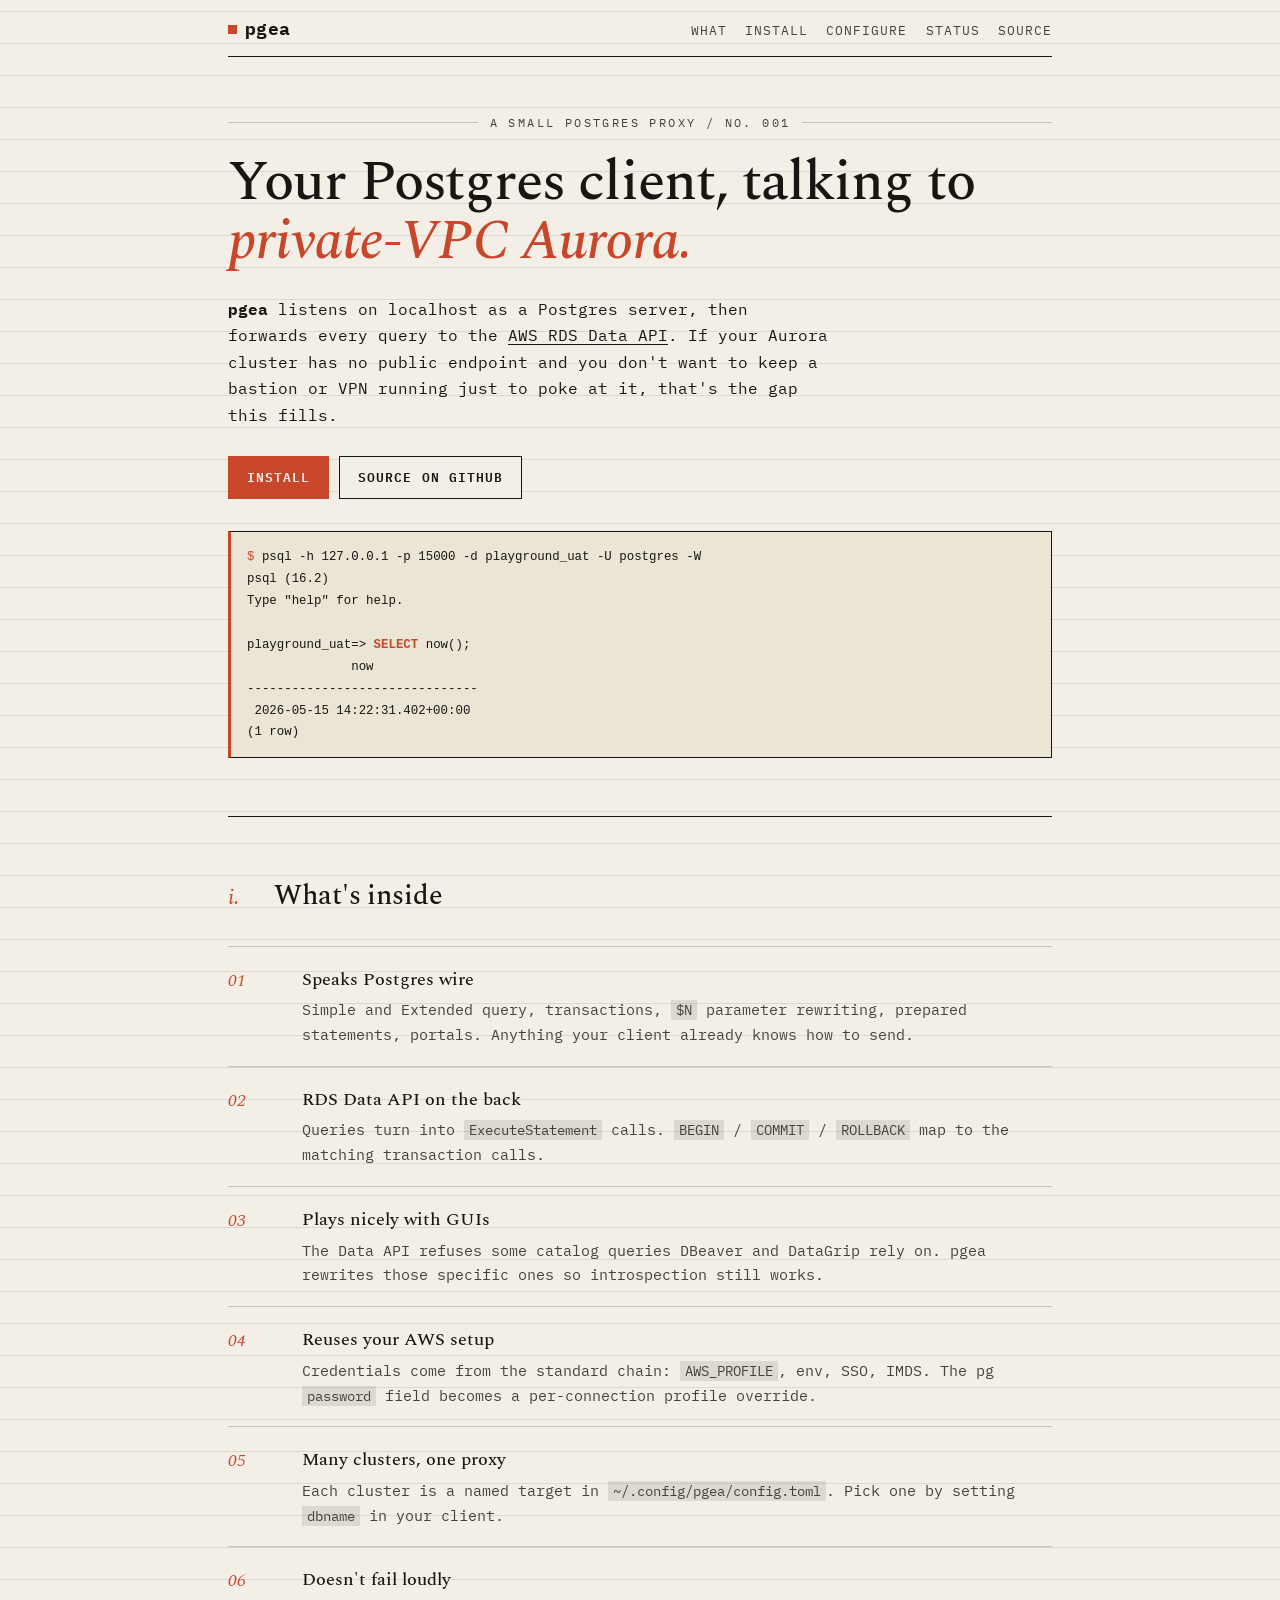
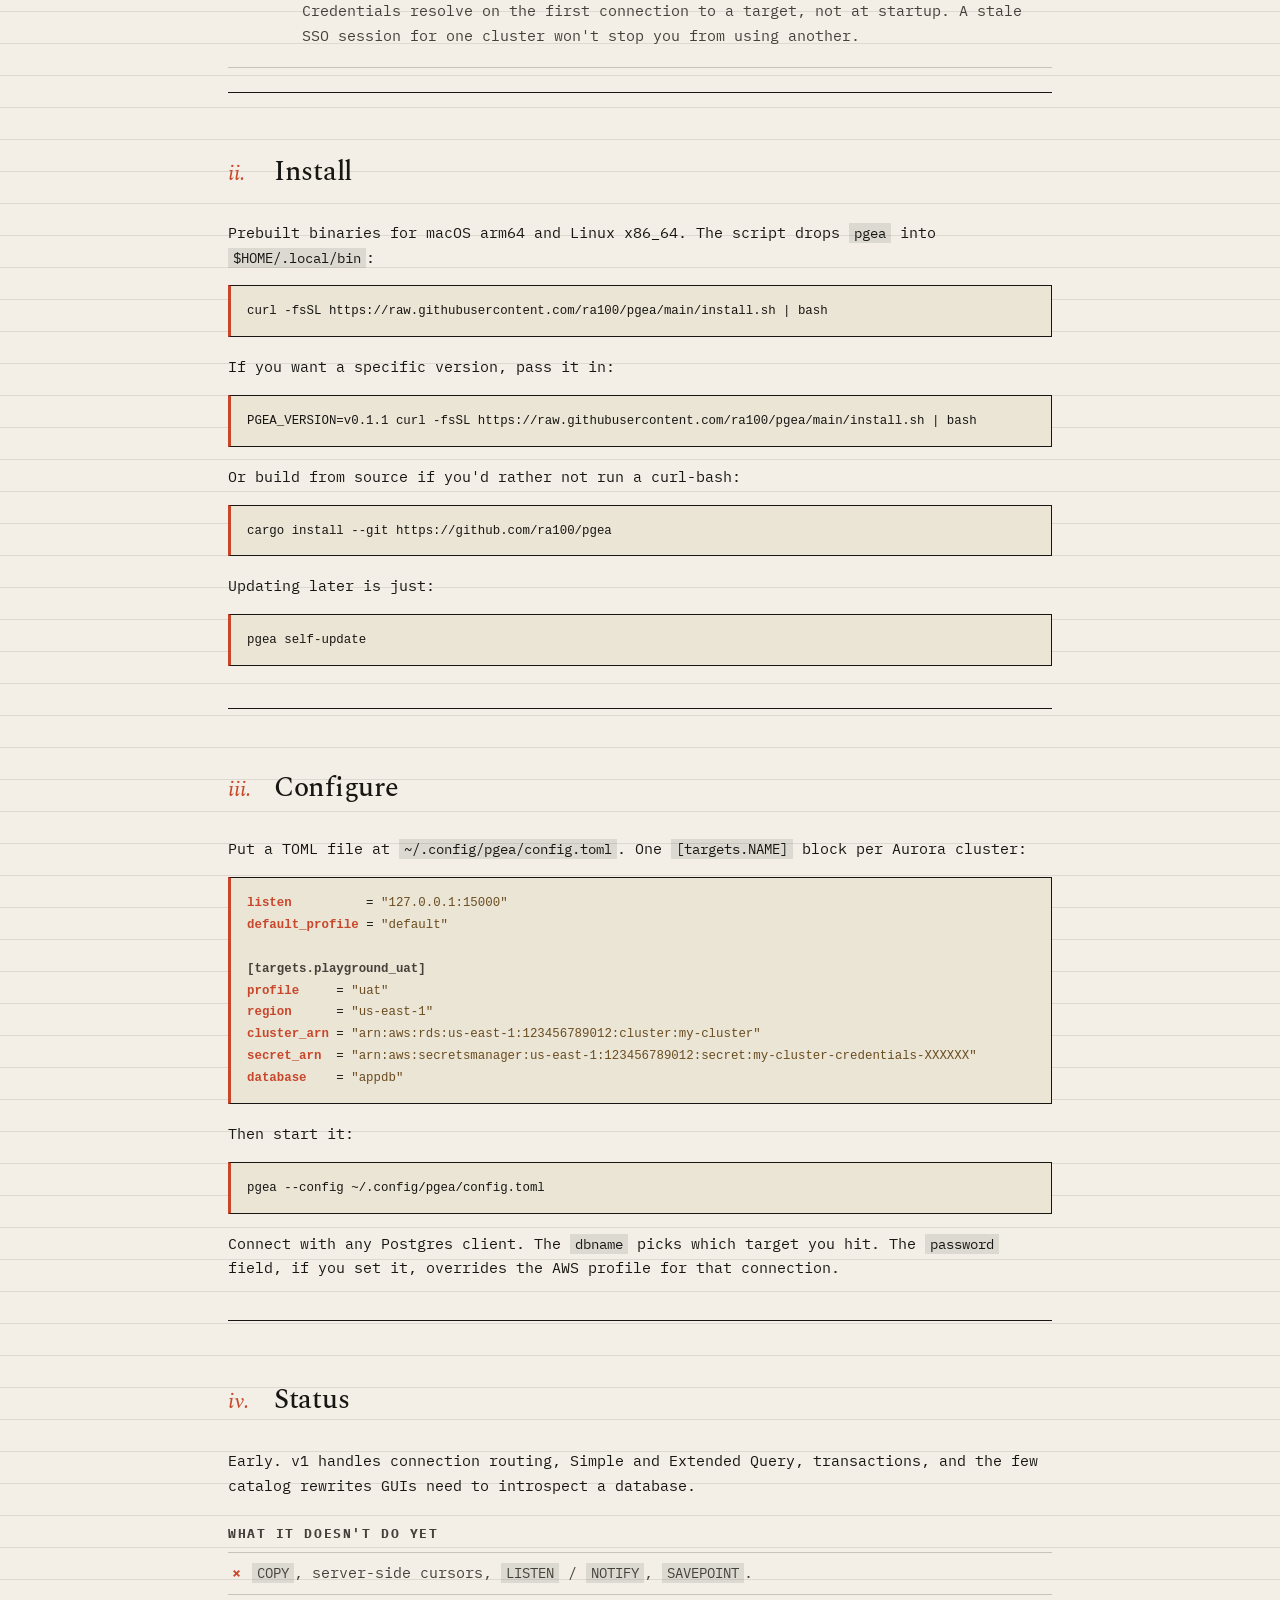
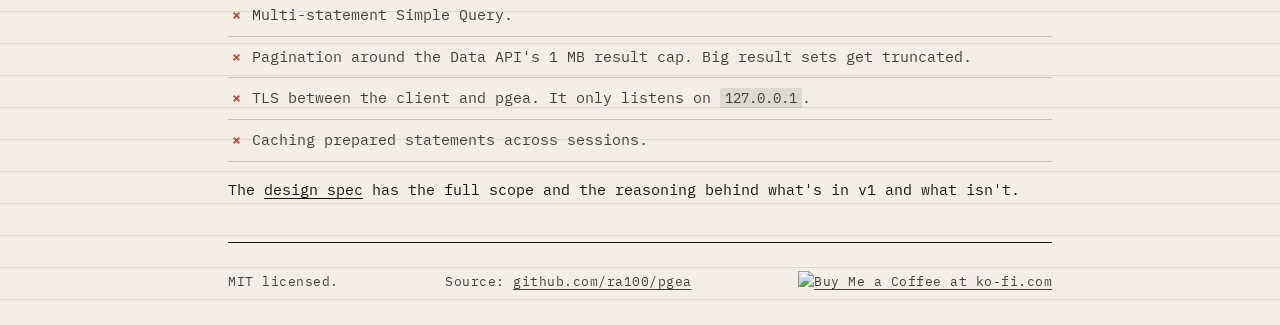
==== commit 0a44381b: "chore: add ko-fi support button to README and docs site" ====
--- a/docs/site/index.html
+++ b/docs/site/index.html
@@ -163,6 +163,7 @@
     <footer class="footer">
       <span>MIT licensed.</span>
       <span>Source: <a href="https://github.com/ra100/pgea" target="_blank" rel="noopener">github.com/ra100/pgea</a></span>
+      <span><a href="https://ko-fi.com/D4I523F8EW" target="_blank" rel="noopener"><img height="36" style="border:0;height:36px;" src="https://ko-fi.com/img/githubbutton_sm.svg" alt="Buy Me a Coffee at ko-fi.com" /></a></span>
     </footer>
   </div>
 </body>
